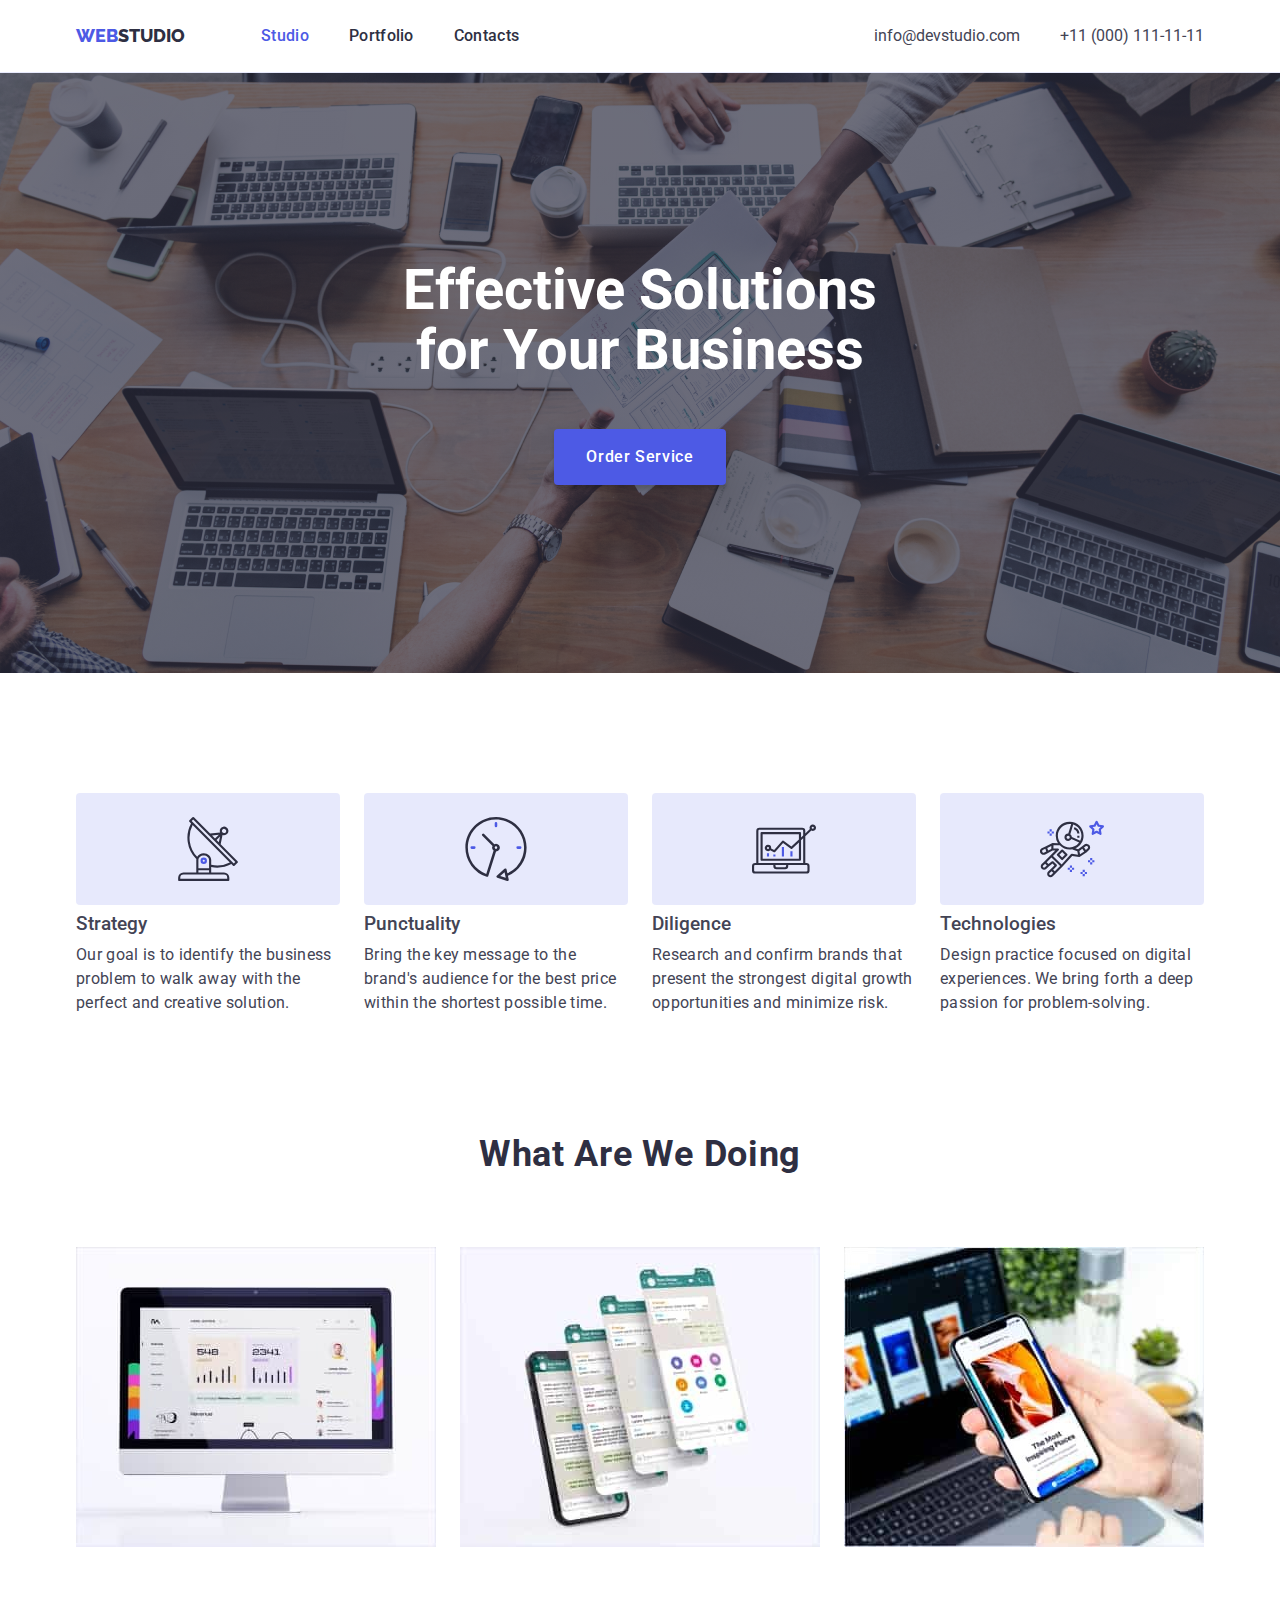
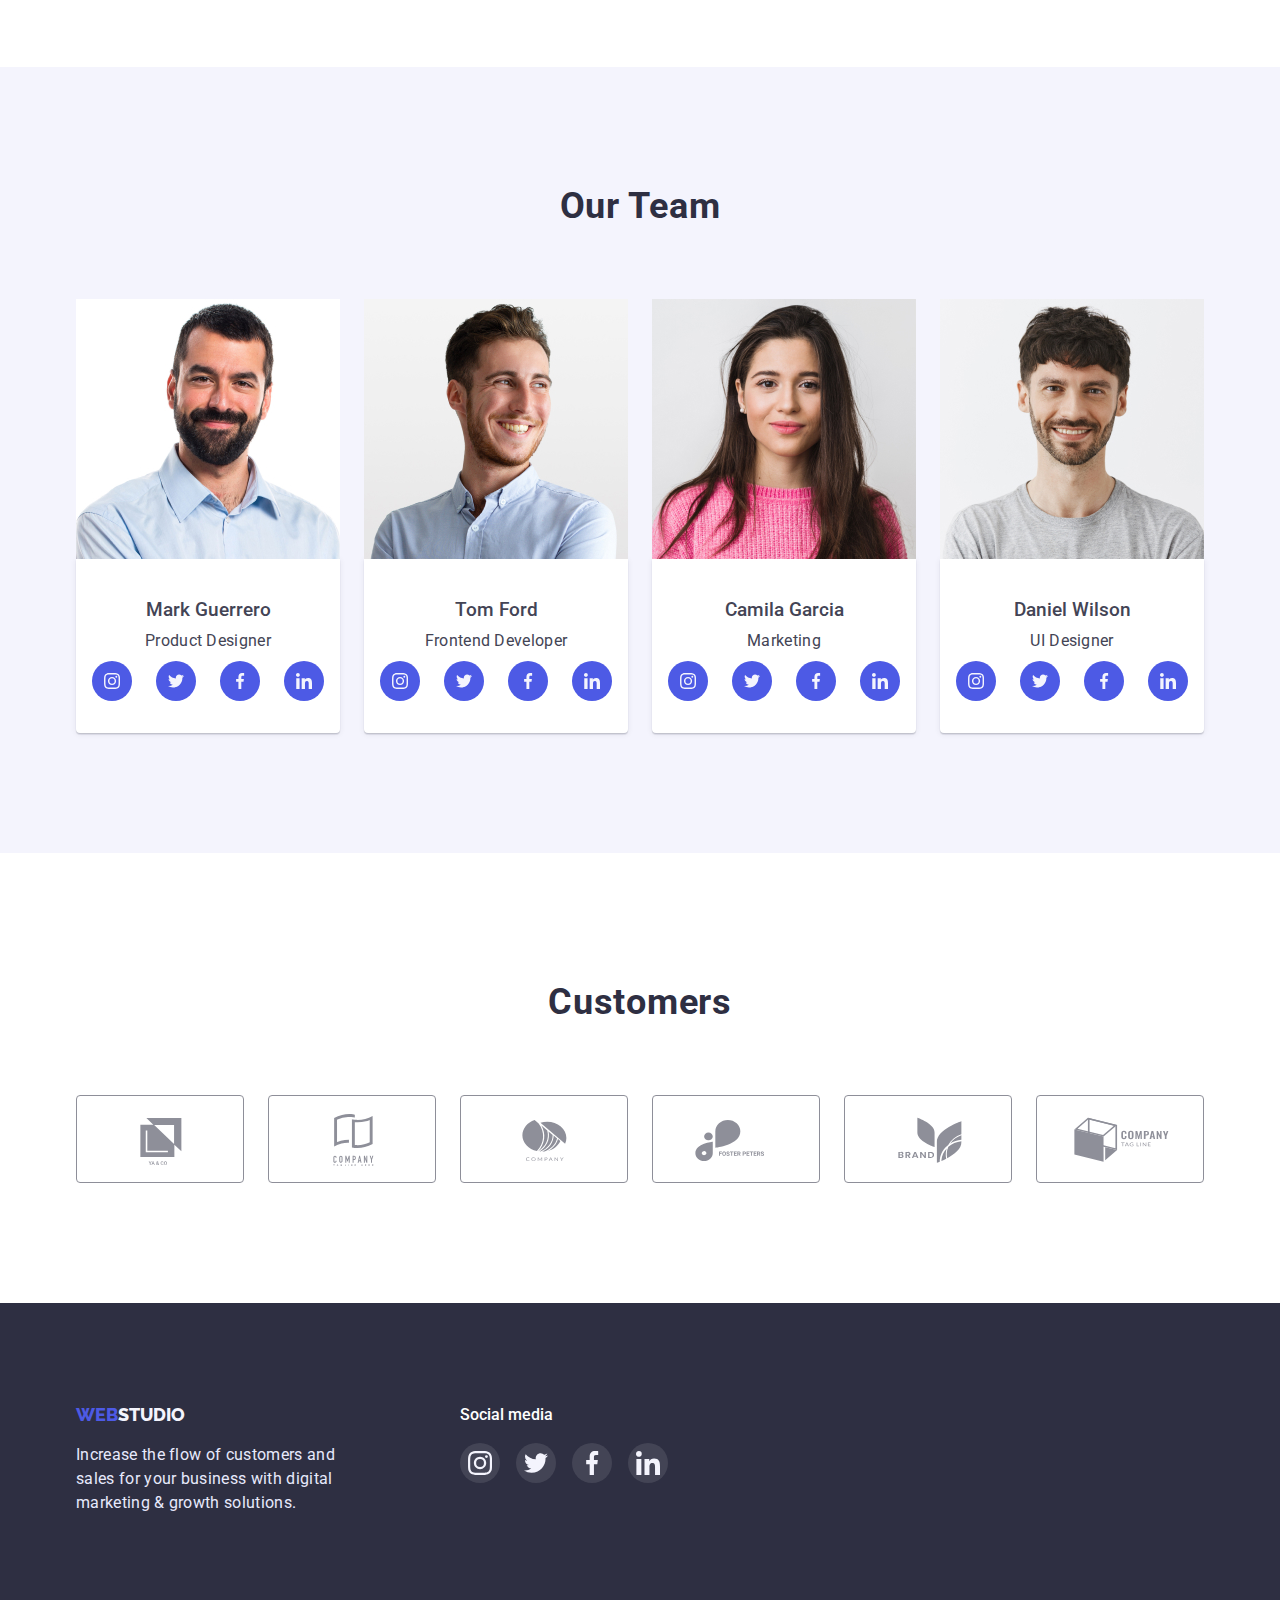
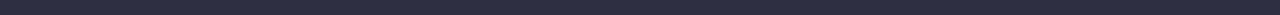
==== index.html @ c96ef267 "Add files via upload" ====
<!DOCTYPE html>
<html lang="en">
  <head>
    <meta charset="UTF-8" />
    <meta http-equiv="X-UA-Compatible" content="IE=edge" />
    <meta name="viewport" content="width=device-width, initial-scale=1.0" />
    <title>WebStudio</title>
    <link rel="preconnect" href="https://fonts.googleapis.com" />
    <link rel="preconnect" href="https://fonts.gstatic.com" crossorigin />
    <link
      href="https://fonts.googleapis.com/css2?family=Raleway:wght@800&family=Roboto:wght@400;500;700&display=swap"
      rel="stylesheet"
    />
    <link
    href="https://cdnjs.cloudflare.com/ajax/libs/modern-normalize/1.1.0/modern-normalize.min.css"
    rel="stylesheet"
    integrity=“sha512-wpPYUAdjBVSE4KJnH1VR1HeZfpl1ub8YT/NKx4PuQ5NmX2tKuGu6U/JRp5y+Y8XG2tV+wKQpNHVUX03MfMFn9Q==”
    crossorigin=“anonymous” referrerpolicy=“no-referrer” />
    <link rel="stylesheet" href="./CSS/styles.css" />
  </head>
  <body>
    <header class="header">
      <div class="container header-line">
        <nav class="header-line">
          <!-- ===============================Navigation title -->
          <a class="logo-up logo" href="./index.html"
            ><span class="web">Web</span>Studio</a
          >
          <ul class="list li-one">
            <li><a class="link current" href="./index.html">Studio</a></li>
            <li><a class="link" href="./portfolio.html">Portfolio</a></li>
            <li><a class="link" href="">Contacts</a></li>
          </ul>
        </nav>
        <!-- ===================================contacts -->
        <address class="adress">
          <ul class="list contacts">
            <li>
              <a class="contact-link" href="mailto:info@devstudio.com"
                >info@devstudio.com</a
              >
            </li>
            <li>
              <a class="contact-link" href="tel:+110001111111"
                >+11 (000) 111-11-11</a
              >
            </li>
          </ul>
        </address>
      </div>
    </header>
    <main>
      <!-- Section 1 -->
      <section class="section-one">
        <div class="container sect-one-container">
          <h1 class="one-title">Effective Solutions for Your Business</h1>

          <button class="button-one btn-title" type="button">
            Order Service
          </button>
        </div>
      </section>

      <!-- Section 2 -->
      <section class="section-two">
        <div class="container">
          <h2 class="hidden">Strategy</h2>
          <ul class="list sect-two-container">
            <li>
              <div class="section-two-item">
                <svg class="section-two-icon" width="64" height="64">
                  <use href="./images/symbol-section2.svg#icon-antenna"></use>
                </svg>
              </div>
              <h3 class="title-h">Strategy</h3>
              <p class="text sect-two-text">
                Our goal is to identify the business problem to walk away with
                the perfect and creative solution.
              </p>
            </li>
            <li>
              <div class="section-two-item">
                <svg class="section-two-icon" width="64" height="64">
                  <use href="./images/symbol-section2.svg#icon-clock"></use>
                </svg>
              </div>
              <h3 class="title-h">Punctuality</h3>
              <p class="text sect-two-text">
                Bring the key message to the brand's audience for the best price
                within the shortest possible time.
              </p>
            </li>
            <li>
              <div class="section-two-item">
                <svg class="section-two-icon" width="64" height="64">
                  <use href="./images/symbol-section2.svg#icon-diagram"></use>
                </svg>
              </div>
              <h3 class="title-h">Diligence</h3>
              <p class="text sect-two-text">
                Research and confirm brands that present the strongest digital
                growth opportunities and minimize risk.
              </p>
            </li>
            <li>
              <div class="section-two-item">
                <svg class="section-two-icon" width="64" height="64">
                  <use href="./images/symbol-section2.svg#icon-astronaut"></use>
                </svg>
              </div>
              <h3 class="title-h">Technologies</h3>
              <p class="text sect-two-text">
                Design practice focused on digital experiences. We bring forth a
                deep passion for problem-solving.
              </p>
            </li>
          </ul>
        </div>
      </section>
      <!-- Section 3 -->
      <section class="section-three">
        <div class="container">
          <h2 class="three-title">What are we doing</h2>
          <ul class="list">
            <li class="section-three-item">
              <img
                src="./images/imgone.jpg"
                alt="monitor"
                width="360"
                height="300"
              />
            </li>
            <li class="section-three-item">
              <img
                src="./images/imgtwo.jpg"
                alt="tabs"
                width="360"
                height="300"
              />
            </li>
            <li class="section-three-item">
              <img
                src="./images/imgthree.jpg"
                alt="phone"
                width="360"
                height="300"
              />
            </li>
          </ul>
        </div>
      </section>
      <!-- Section 4 -->
      <section class="section-four">
        <div class="container">
          <h2 class="four-title">Our Team</h2>
          <ul class="list img-foot">
            <li class="section-four-item">
              <img
                class="img-index-foot"
                src="./images/teamimgone.jpg"
                alt="Mark Guerrero Product designer"
                width="264"
                height="260"
              />
              <div class="cards">
                <h3 class="title-h">Mark Guerrero</h3>
                <p class="text text-section-four">Product Designer</p>
                <ul class="cards-index-soc-list">
                  <li class="cards-soc-item">
                    <a href="" class="cards-soc-link">
                      <svg class="cards-soc-icon" width="16" height="16">
                        <use href="./images/icons.svg#icon-instagram"></use>
                      </svg>
                    </a>
                  </li>
                  <li class="cards-soc-item">
                    <a href="" class="cards-soc-link">
                      <svg class="cards-soc-icon" width="16" height="16">
                        <use href="./images/icons.svg#icon-twitter"></use>
                      </svg>
                    </a>
                  </li>
                  <li class="cards-soc-item">
                    <a href="" class="cards-soc-link">
                      <svg class="cards-soc-icon" width="16" height="16">
                        <use href="./images/icons.svg#icon-facebook"></use>
                      </svg>
                    </a>
                  </li>
                  <li class="cards-soc-item">
                    <a href="" class="cards-soc-link">
                      <svg class="cards-soc-icon" width="16" height="16">
                        <use href="./images/icons.svg#icon-linkedin"></use>
                      </svg>
                    </a>
                  </li>
                </ul>
              </div>
            </li>
            <li class="section-four-item">
              <img
                class="img-index-foot"
                src="./images/teamimgtwo.jpg"
                alt="Tom Ford Frontend Developer"
                width="264"
                height="260"
              />
              <div class="cards">
                <h3 class="title-h">Tom Ford</h3>
                <p class="text text-section-four">Frontend Developer</p>
                <ul class="cards-index-soc-list">
                  <li class="cards-soc-item">
                    <a href="" class="cards-soc-link">
                      <svg class="cards-soc-icon" width="16" height="16">
                        <use href="./images/icons.svg#icon-instagram"></use>
                      </svg>
                    </a>
                  </li>
                  <li class="cards-soc-item">
                    <a href="" class="cards-soc-link">
                      <svg class="cards-soc-icon" width="16" height="16">
                        <use href="./images/icons.svg#icon-twitter"></use>
                      </svg>
                    </a>
                  </li>
                  <li class="cards-soc-item">
                    <a href="" class="cards-soc-link">
                      <svg class="cards-soc-icon" width="16" height="16">
                        <use href="./images/icons.svg#icon-facebook"></use>
                      </svg>
                    </a>
                  </li>
                  <li class="cards-soc-item">
                    <a href="" class="cards-soc-link">
                      <svg class="cards-soc-icon" width="16" height="16">
                        <use href="./images/icons.svg#icon-linkedin"></use>
                      </svg>
                    </a>
                  </li>
                </ul>
              </div>
            </li>
            <li class="section-four-item">
              <img
                class="img-index-foot"
                src="./images/teamimgthree.jpg"
                alt="Camila Garcia Marketing "
                width="264"
                height="260"
              />
              <div class="cards">
                <h3 class="title-h">Camila Garcia</h3>
                <p class="text text-section-four">Marketing</p>
                <ul class="cards-index-soc-list">
                  <li class="cards-soc-item">
                    <a href="" class="cards-soc-link">
                      <svg class="cards-soc-icon" width="16" height="16">
                        <use href="./images/icons.svg#icon-instagram"></use>
                      </svg>
                    </a>
                  </li>
                  <li class="cards-soc-item">
                    <a href="" class="cards-soc-link">
                      <svg class="cards-soc-icon" width="16" height="16">
                        <use href="./images/icons.svg#icon-twitter"></use>
                      </svg>
                    </a>
                  </li>
                  <li class="cards-soc-item">
                    <a href="" class="cards-soc-link">
                      <svg class="cards-soc-icon" width="16" height="16">
                        <use href="./images/icons.svg#icon-facebook"></use>
                      </svg>
                    </a>
                  </li>
                  <li class="cards-soc-item">
                    <a href="" class="cards-soc-link">
                      <svg class="cards-soc-icon" width="16" height="16">
                        <use href="./images/icons.svg#icon-linkedin"></use>
                      </svg>
                    </a>
                  </li>
                </ul>
              </div>
            </li>
            <li class="section-four-item">
              <img
                class="img-index-foot"
                src="./images/teamimgfour.jpg"
                alt="Daniel Wilson UI Design"
                width="264"
                height="260"
              />
              <div class="cards">
                <h3 class="title-h">Daniel Wilson</h3>
                <p class="text text-section-four">UI Designer</p>
                <ul class="cards-index-soc-list">
                  <li class="cards-soc-item">
                    <a href="" class="cards-soc-link">
                      <svg class="cards-soc-icon" width="16" height="16">
                        <use href="./images/icons.svg#icon-instagram"></use>
                      </svg>
                    </a>
                  </li>
                  <li class="cards-soc-item">
                    <a href="" class="cards-soc-link">
                      <svg class="cards-soc-icon" width="16" height="16">
                        <use href="./images/icons.svg#icon-twitter"></use>
                      </svg>
                    </a>
                  </li>
                  <li class="cards-soc-item">
                    <a href="" class="cards-soc-link">
                      <svg class="cards-soc-icon" width="16" height="16">
                        <use href="./images/icons.svg#icon-facebook"></use>
                      </svg>
                    </a>
                  </li>
                  <li class="cards-soc-item">
                    <a href="" class="cards-soc-link">
                      <svg class="cards-soc-icon" width="16" height="16">
                        <use href="./images/icons.svg#icon-linkedin"></use>
                      </svg>
                    </a>
                  </li>
                </ul>
              </div>
            </li>
          </ul>
        </div>
      </section>
      <!-- Section 5 -->
      <section class="section-five">
        <div class="container">
          <h2 class="five-title">Customers</h2>
          <ul class="section-five-list list">
            <li class="section-five-item">
              <a href="" class="five-link link">
                <svg class="five-icon" width="104" height="56">
                  <use href="./images/costumers.svg#icon-Logo-1"></use>
                </svg>
              </a>
            </li>
            <li class="section-five-item">
              <a href="" class="five-link link">
                <svg class="five-icon" width="104" height="56">
                  <use href="./images/costumers.svg#icon-Logo-2"></use>
                </svg>
              </a>
            </li>
            <li class="section-five-item">
              <a href="" class="five-link link">
                <svg class="five-icon" width="104" height="56">
                  <use href="./images/costumers.svg#icon-Logo-3"></use>
                </svg>
              </a>
            </li>
            <li class="section-five-item">
              <a href="" class="five-link link">
                <svg class="five-icon" width="104" height="56">
                  <use href="./images/costumers.svg#icon-Logo-4"></use>
                </svg>
              </a>
            </li>
            <li class="section-five-item">
              <a href="" class="five-link link">
                <svg class="five-icon" width="104" height="56">
                  <use href="./images/costumers.svg#icon-Logo-5"></use>
                </svg>
              </a>
            </li>
            <li class="section-five-item">
              <a href="" class="five-link link">
                <svg class="five-icon" width="104" height="56">
                  <use href="./images/costumers.svg#icon-Logo-6"></use>
                </svg>
              </a>
            </li>
          </ul>
        </div>
      </section>
    </main>
    <!-- Footer -->
    <footer class="footer">
      <div class="container foot-cont">
        <!-- class=footer-all-div -->
        <div>
          <!-- class="container footer-container" -->
          <a class="logo-down logo" href="./index.html"
            ><span class="web">Web</span>Studio</a
          >
          <p class="footer-text">
            Increase the flow of customers and sales for your business with
            digital marketing & growth solutions.
          </p>
        </div>
        <div class="footer-media">
          <p class="footer-text-soc">Social media</p>
          <ul class="footer-index-soc-list">
            <li class="footer-soc-item">
              <a href="" class="footer-soc-link">
                <svg class="footer-soc-icon" width="24" height="24">
                  <use href="./images/icons.svg#icon-instagram"></use>
                </svg>
              </a>
            </li>
            <li class="footer-soc-item">
              <a href="" class="footer-soc-link">
                <svg class="footer-soc-icon" width="24" height="24">
                  <use href="./images/icons.svg#icon-twitter"></use>
                </svg>
              </a>
            </li>
            <li class="footer-soc-item">
              <a href="" class="footer-soc-link">
                <svg class="footer-soc-icon" width="24" height="24">
                  <use href="./images/icons.svg#icon-facebook"></use>
                </svg>
              </a>
            </li>
            <li class="footer-soc-item">
              <a href="" class="footer-soc-link">
                <svg class="footer-soc-icon" width="24" height="24">
                  <use href="./images/icons.svg#icon-linkedin"></use>
                </svg>
              </a>
            </li>
          </ul>
        </div>
      </div>
    </footer>
  </body>
</html>
---- CSS/styles.css ----
/* Основні кольори */
:root {
  --h-title: #2e2f42;
  --text: #434455;
  --web-and-btn: #4d5ae5;
  --white: #ffffff;
  --milk-white: #f4f4fd;
  --cinderella: #e7e9fc;
  --ocean: #404bbf;
  --cloud: #e7e9fc;
  --grey: #2e2f42;
  --green: #31d0aa;
  --light-grey: #8e8f99;
}

/* Шрифт s logo*/
.logo {
  font-family: "Raleway", sans-serif;
  text-decoration: none;
  text-transform: uppercase;
}
body {
  font-family: "Roboto", sans-serif;
  color: var(--text);
  background-color: var(--white);
  font-size: 16px;
}
.logo-up {
  font-weight: 800;
  font-size: 18px;
  line-height: 1.33;
  color: var(--h-title);
  padding-top: 24px;
  padding-bottom: 24px;
}
.logo-down {
  font-weight: 800;
  font-size: 18px;
  line-height: 1.33;
  color: var(--milk-white);
}
.web {
  color: var(--web-and-btn);
}
.header {
  border-bottom-width: 1px;
  border-bottom-style: solid;
  border-bottom-color: var(--cinderella);
}
.header-line {
  display: flex;
  align-items: center;
  min-height: 72px;
  justify-content: space-between;
}
.list {
  list-style: none;
  text-decoration: none;
  display: flex;
  gap: 24px;
}

p,
h1,
h2,
h3,
h4,
h5,
h6 {
  margin: 0;
}
ul {
  margin: 0;
  padding-left: 0;
}
/* ============header */
.container {
  width: 1158px;
  padding-left: 15px;
  padding-right: 15px;
  margin: 0 auto;
}
.link {
  font-weight: 500;
  font-size: 16px;
  line-height: 1.5;
  letter-spacing: 0.02em;
  color: var(--h-title);
}
.link:hover {
  color: var(--web-and-btn);
}
.link:focus {
  color: var(--web-and-btn);
}
.link.current {
  color: var(--web-and-btn);
}
.link.current:hover {
  color: var(--web-and-btn);
}
.link.current:focus {
  color: var(--web-and-btn);
}
.li-one {
  margin-left: 76px;
  gap: 40px;
  padding-top: 24px;
  padding-bottom: 24px;
}

/* contacts */
.contacts {
  gap: 40px;
  font-style: normal;
  font-style: 16px;
  line-height: 1.5;
  display: flex;
}
.contact-link {
  color: var(--text);
  font-size: 16px;
  line-height: 1.5;
  align-items: center;
}
.contact-link:hover {
  color: var(--web-and-btn);
}
.contact-link:focus {
  color: var(--web-and-btn);
}
.link,
.contact-link {
  text-decoration: none;
}
.adress {
  font-style: normal;
  margin-left: auto;
}
/* ========================section-one */
.section-one {
  margin: 0 auto;
  min-height: 600px;
  max-width: 1440px;
  background-color: var(--h-title);
  padding-bottom: 188px;
  padding-top: 188px;
  background-image: linear-gradient(
      rgba(46, 47, 66, 0.7),
      rgba(46, 47, 66, 0.7)
    ),
    url(../images/people-office\ 1.jpg);
  background-repeat: no-repeat;
  background-position: center;
  background-size: cover;
}
.one-title {
  font-weight: 700;
  font-size: 56px;
  line-height: 1.07;
  color: var(--white);
  width: 494px;
  text-align: center;
}
.sect-one-container {
  display: flex;
  flex-wrap: wrap;
  flex-direction: column;
  row-gap: 48px;
  align-items: center;
  column-gap: 48px;
}
.button-one {
  cursor: pointer;
  font-weight: 500;
  font-size: 16px;
  line-height: 1.5;
  font-family: inherit;
  letter-spacing: 0.04em;
  color: var(--white);
  background-color: var(--web-and-btn);
  border-radius: 4px;
  box-shadow: 0px 4px 4px rgba(0, 0, 0, 0.15);
  padding: 16px 32px;
  text-align: center;
  border: none;
  min-width: 169px;
  min-height: 56px;
}

.button-one:hover {
  background-color: var(--ocean);
  color: var(--white);
}

.button-one:focus {
  background-color: var(--ocean);
  color: var(--white);
}
/* ============================================section-two */
.section-two {
  padding-top: 120px;
  padding-bottom: 120px;
}
.sect-two-container {
  display: flex;
  justify-content: space-between;
}
.hidden {
  position: absolute;
  width: 1px;
  height: 1px;
  margin: -1px;
  border: 0;
  padding: 0;

  white-space: nowrap;
  clip-path: inset(100%);
  clip: rect(0 0 0 0);
  overflow: hidden;
}
.section-two-item {
  background-image: linear-gradient(var(--cloud), var(--cloud));
  width: 264px;
  height: 112px;
  background-position: center;
  display: flex;
  justify-content: center;
  align-content: center;
  flex-wrap: wrap;
  border-radius: 4px;
}
.section-two-icon {
  display: flex;
  justify-content: center;
  align-content: center;
}
.title {
  font-weight: 500;
  font-size: 20px;
  line-height: 1.2;
  color: var(--h-title);
}
.title-h {
  margin-bottom: 8px;
  margin-top: 8px;
  line-height: 1.2;
  font-style: 20px;
  font-weight: 500;
}
.h {
  margin-bottom: 8px;
}
.sect-two-text {
  width: 264px;
}
.text {
  font-size: 16px;
  line-height: 1.5;
  letter-spacing: 0.02em;
  color: var(--text);
  /* margin-bottom: 32px; */
}

/* =============================================section-three */
img {
  display: block;
}
.section-three {
  padding-bottom: 120px;
}
.section-three-item {
  width: calc((100% - 48px) / 3);
}
.three-title,
.four-title,
.five-title {
  font-weight: 700;
  font-size: 36px;
  line-height: 1.1;
  text-align: center;
  letter-spacing: 0.02em;
  text-transform: capitalize;
  color: var(--h-title);
  margin-bottom: 72px;
}
/* =============================================section-four */
.section-four {
  background: var(--milk-white);
  padding-top: 120px;
  padding-bottom: 120px;
}
.img-index-foot {
}
.img-foot {
  display: flex;
  gap: 24px;
}
.section-four-item {
  width: calc((100% - 72px) / 4);
}
.cards {
  text-align: center;
  padding: 32px 16px;
  background-color: var(--white);
  box-shadow: 0px 1px 6px rgba(46, 47, 66, 0.08),
    0px 1px 1px rgba(46, 47, 66, 0.16), 0px 2px 1px rgba(46, 47, 66, 0.08);
  border-radius: 0px 0px 4px 4px;
}
.text-section-four {
  margin-bottom: 8px;
}
/* -----------------------SOC-Icon */
.cards-index-soc-list {
  display: flex;
  justify-content: center;
  gap: 24px;
}
.cards-soc-item {
  width: 40px;
  height: 40px;
  list-style: none;
  text-decoration: none;
}
.cards-soc-link {
  width: 100%;
  height: 100%;
  border-radius: 50%;
  display: flex;
  justify-content: center;
  align-items: center;
  background-color: var(--web-and-btn);
}
.cards-soc-icon {
  fill: var(--milk-white);
}
.cards-soc-link:is(:hover, :focus) {
  background-color: var(--ocean);
}
.five-costumers-link {
}
/* =========================================section five======== */
.five-title {
}
.section-five {
  padding-top: 130px;
  padding-bottom: 120px;
}
.section-five-list {
  display: flex;
  gap: 24px;
}
.section-five-item {
  width: calc((100% - 1px) / 6);
  height: 88px;
}
.five-link {
  width: 100%;
  height: 100%;
  border: 1px solid var(--light-grey);
  border-radius: 4px;
  display: flex;
  justify-content: center;
  align-items: center;
  color: var(--light-grey);
}
.five-link:is(:hover, :focus) {
  border-color: var(--ocean);
  color: var(--ocean);
}
.five-icon {
  fill: currentColor;
}
/* .five-link:is(:hover, :focus) {
  border-color: var(--ocean);
}
.five-link:is(:hover, :focus) .five-icon {
  fill: var(--ocean);
} */

/* ============================================Footer */
.footer-all-div {
  display: flex;
}
.footer {
  background-color: var(--h-title);
  padding-top: 100px;
  padding-bottom: 100px;
}
.foot-cont {
  display: flex;
}
.footer-text {
  color: var(--cinderella);
  width: 264px;
  letter-spacing: 0.02em;
  line-height: 24px;
  margin-top: 16px;
  font-size: 16px;
}
.footer-container {
  width: 294px;
}
.footer-index-soc-list {
  margin-top: 16px;
  display: flex;
  justify-content: center;
  gap: 16px;
}
.footer-soc-item {
  width: 40px;
  height: 40px;
  list-style: none;
  text-decoration: none;
}
.footer-soc-link {
  width: 100%;
  height: 100%;
  border-radius: 50%;
  display: flex;
  justify-content: center;
  align-items: center;
  background-color: rgba(255, 255, 255, 0.1);
}
.footer-soc-link:is(:hover, :focus) {
  background-color: var(--green);
}
.footer-soc-icon {
  fill: var(--white);
}
.footer-text-soc {
  color: var(--white);
  font-weight: 500;
  font-size: 16px;
  line-height: calc(24 / 16);
}
.footer-media {
  margin-left: 120px;
  width: 208px;
}

/* ==========================Portfolio======================= */

.section-buttons-foto {
  padding-bottom: 120px;
  padding-top: 96px;
}
.list-btn {
  display: flex;
  text-decoration: none;
  list-style-type: none;
  justify-content: center;
  gap: 24px;
  align-items: center;
  margin-bottom: 72px;
}
.button.current {
  color: var(--web-and-btn);
  font-family: inherit;
  font-weight: 500;
  font-size: 16px;
  line-height: 1.5;
  letter-spacing: 0.04em;
}
.button.current:hover {
  background-color: var(--ocean);
  color: var(--white);
  box-shadow: 0px 3px 1px rgba(0, 0, 0, 0.1), 0px 2px 1px rgba(0, 0, 0, 0.08),
    0px 2px 2px rgba(0, 0, 0, 0.12);
}

.button.current:focus {
  background-color: var(--ocean);
  color: var(--white);
  box-shadow: 0px 3px 1px rgba(0, 0, 0, 0.1), 0px 2px 1px rgba(0, 0, 0, 0.08),
    0px 2px 2px rgba(0, 0, 0, 0.12);
}
.button {
  background-color: var(--milk-white);
  color: var(--web-and-btn);
  border: 1px solid var(--cloud);
  border-radius: 4px;
  font-family: inherit;
  cursor: pointer;
  font-weight: 500;
  font-size: 16px;
  line-height: 1.5;
  padding: 12px 24px;
}
.button:hover {
  background-color: var(--ocean);
  color: var(--white);
  box-shadow: 0px 3px 1px rgba(0, 0, 0, 0.1), 0px 2px 1px rgba(0, 0, 0, 0.08),
    0px 2px 2px rgba(0, 0, 0, 0.12);
}

.button:focus {
  background-color: var(--ocean);
  color: var(--white);
  box-shadow: 0px 3px 1px rgba(0, 0, 0, 0.1), 0px 2px 1px rgba(0, 0, 0, 0.08),
    0px 2px 2px rgba(0, 0, 0, 0.12);
}
.list {
  text-decoration: none;
  list-style-type: none;
}
.list-btn-li {
}
/* =================================img===================== */
.portfolio-img {
  text-decoration: none;
  list-style-type: none;
}
.portfolio-img:hover {
  display: block;
  box-shadow: 0px 1px 6px rgba(46, 47, 66, 0.08),
    0px 1px 1px rgba(46, 47, 66, 0.16), 0px 2px 1px rgba(46, 47, 66, 0.08);
}
.portfolio-img:focus {
  box-shadow: 0px 1px 6px rgba(46, 47, 66, 0.08),
    0px 1px 1px rgba(46, 47, 66, 0.16), 0px 2px 1px rgba(46, 47, 66, 0.08);
}
.img-portf {
}
.portfolio-list {
  flex-wrap: wrap;
  display: flex;
  row-gap: 48px;
  column-gap: 24px;
}
.products-item {
  width: calc((100% - 48px) / 3);
  box-shadow: 0px 1px 6px rgba(46, 47, 66, 0.08);
  position: relative;
}

.products-list {
  border: 1px;
  border-style: solid;
  border-top: none;
  border-color: var(--cinderella);
  padding: 0px 16px;
  padding-bottom: 32px;
  padding-top: 32px;
}
.text-product {
}
.h-product {
}
/* ===========overlay img portfolio============= */

.portfolio-img-text {
  color: var(--cloud);
  position: absolute;
  top: 0;
  font-weight: 400;
  line-height: 24px;
  background-color: var(--web-and-btn);
  padding: 40px 32px 164px;
}
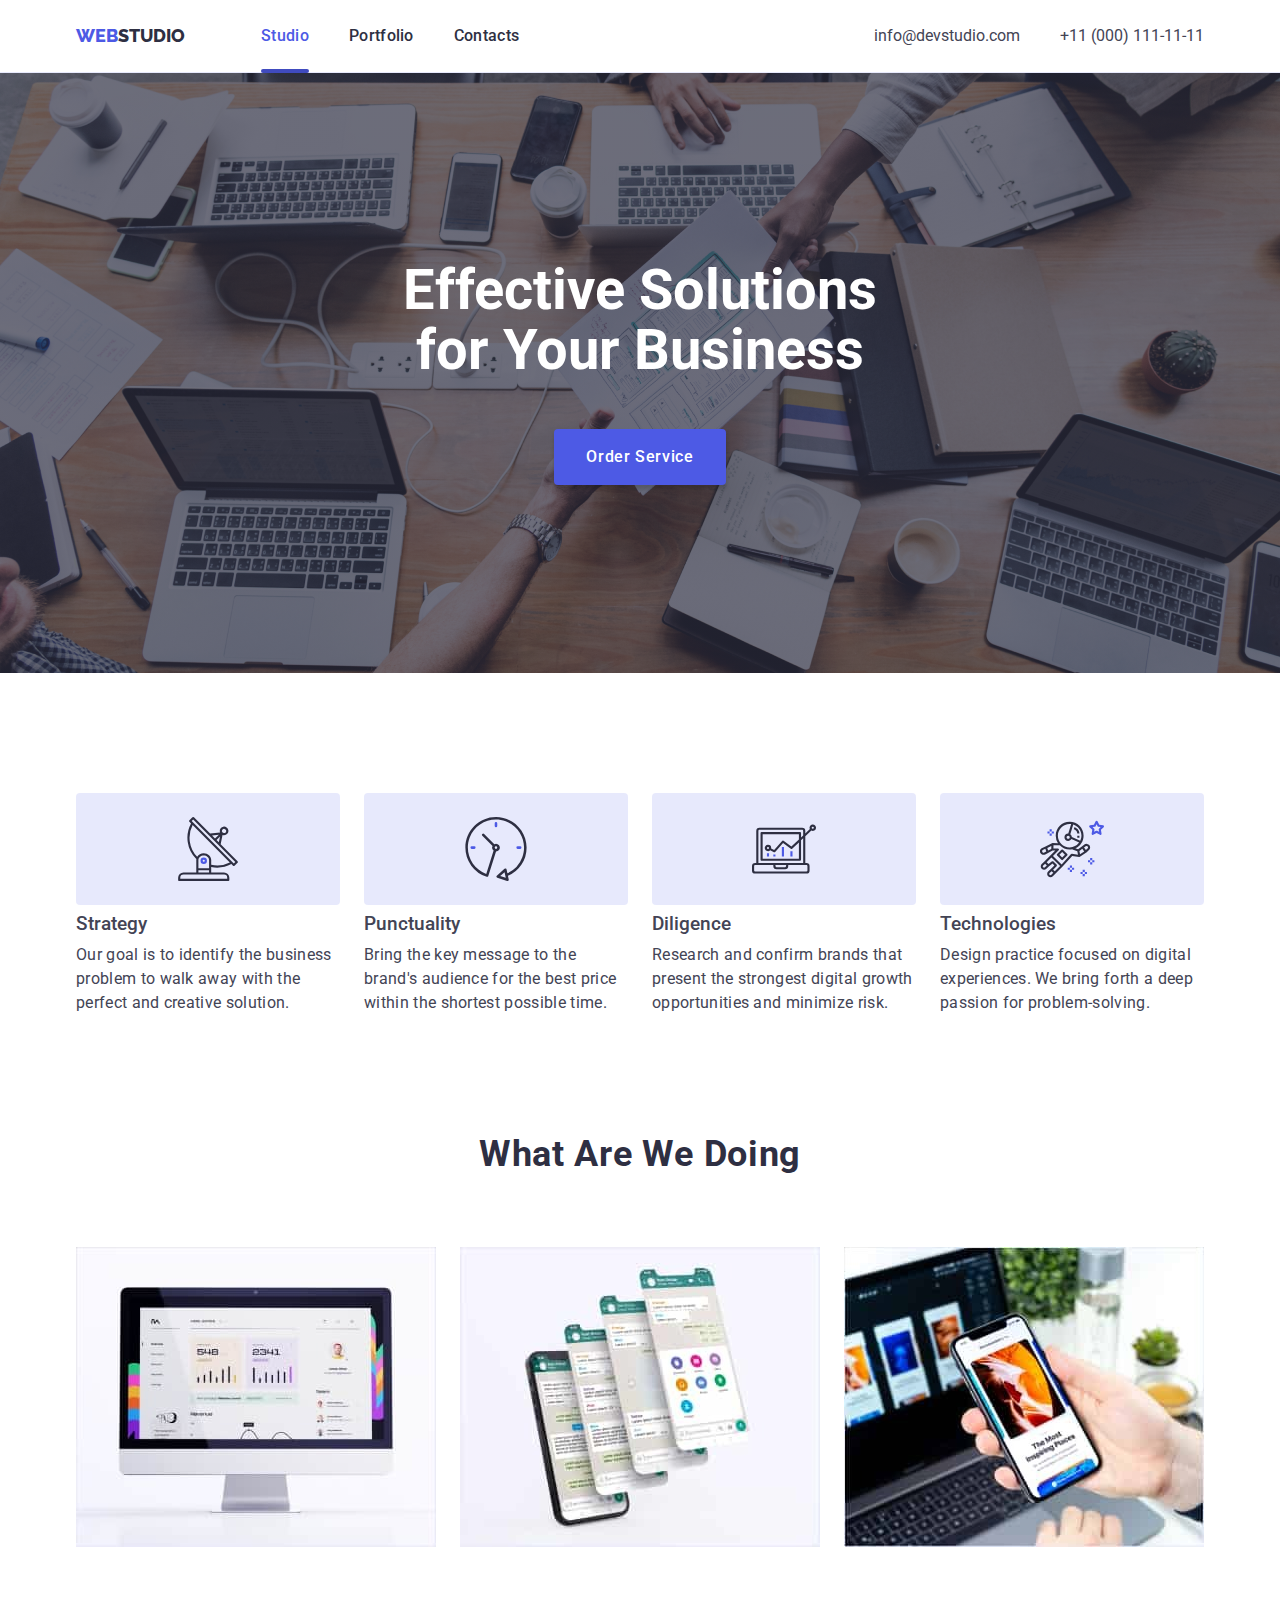
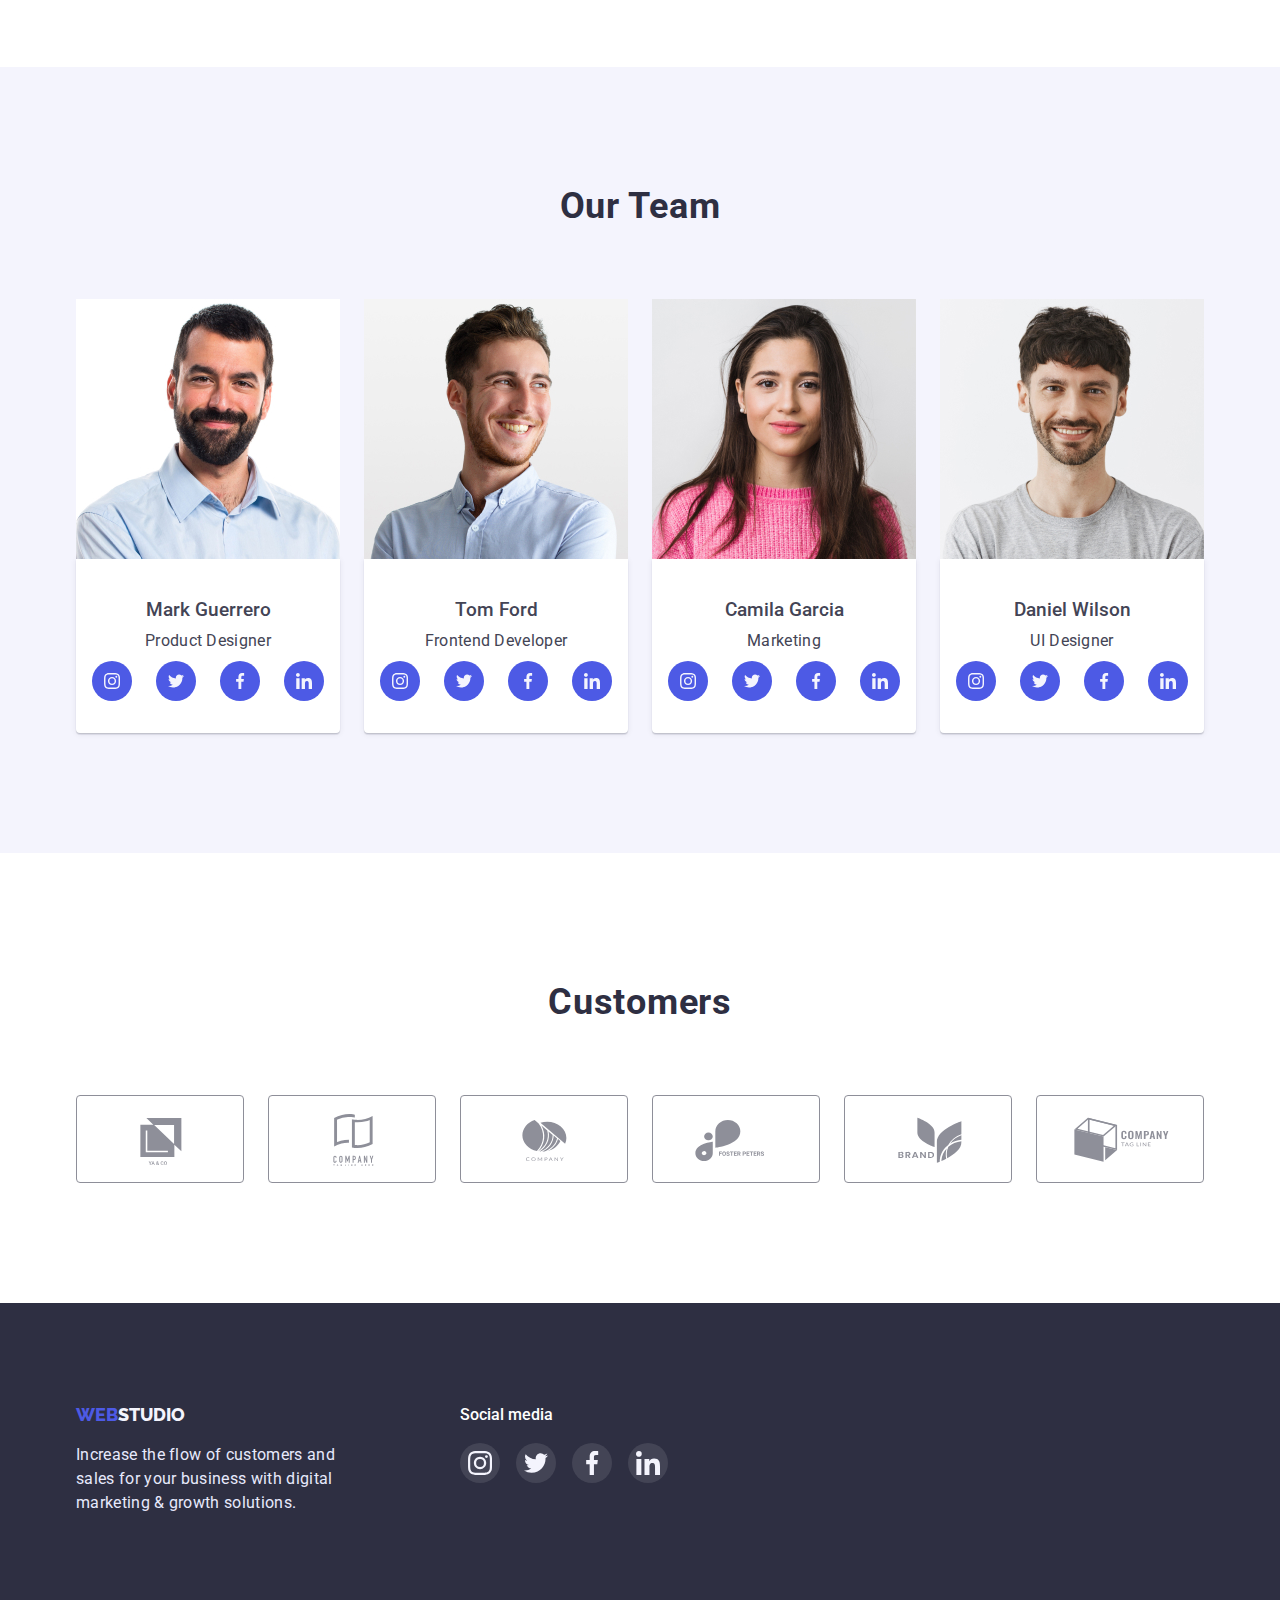
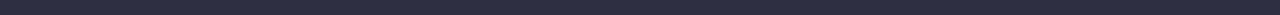
==== commit e87512c7: "Add files via upload" ====
--- a/index.html
+++ b/index.html
@@ -27,9 +27,17 @@
             ><span class="web">Web</span>Studio</a
           >
           <ul class="list li-one">
-            <li><a class="link current" href="./index.html">Studio</a></li>
-            <li><a class="link" href="./portfolio.html">Portfolio</a></li>
-            <li><a class="link" href="">Contacts</a></li>
+            <li>
+              <a class="link current link-line-anim" href="./index.html"
+                >Studio</a
+              >
+            </li>
+            <li>
+              <a class="link link-line-anim" href="./portfolio.html"
+                >Portfolio</a
+              >
+            </li>
+            <li><a class="link link-line-anim" href="">Contacts</a></li>
           </ul>
         </nav>
         <!-- ===================================contacts -->
@@ -55,7 +63,7 @@
         <div class="container sect-one-container">
           <h1 class="one-title">Effective Solutions for Your Business</h1>
 
-          <button class="button-one btn-title" type="button">
+          <button class="button-one btn-title" data-modal-open type="button">
             Order Service
           </button>
         </div>
@@ -429,5 +437,15 @@
         </div>
       </div>
     </footer>
+    <div class="backdrop is-hidden" data-modal>
+      <div class="modal">
+        <button type="button" data-modal-close class="modal-btn">
+          <svg class="modal-icon-close" width="24" height="24">
+            <use href="./images/close.svg#icon-close"></use>
+          </svg>
+        </button>
+      </div>
+    </div>
+    <script src="./js/modal.js"></script>
   </body>
 </html>
--- a/CSS/styles.css
+++ b/CSS/styles.css
@@ -11,6 +11,7 @@
   --grey: #2e2f42;
   --green: #31d0aa;
   --light-grey: #8e8f99;
+  --sim-white: #fcfcfc;
 }
 
 /* Шрифт s logo*/
@@ -107,6 +108,19 @@
   gap: 40px;
   padding-top: 24px;
   padding-bottom: 24px;
+}
+.link-line-anim {
+  position: relative;
+}
+.link-line-anim.current::after {
+  content: "";
+  display: block;
+  width: 100%;
+  height: 4px;
+  background-color: var(--ocean);
+  border-radius: 2px;
+  position: absolute;
+  margin-top: 21px;
 }
 
 /* contacts */
@@ -531,9 +545,13 @@
 .products-item {
   width: calc((100% - 48px) / 3);
   box-shadow: 0px 1px 6px rgba(46, 47, 66, 0.08);
-  position: relative;
-}
-
+}
+.products-item:hover .portfolio-img-text {
+  transform: translateY(0);
+}
+.products-item:focus .portfolio-img-text {
+  transform: translateY(0);
+}
 .products-list {
   border: 1px;
   border-style: solid;
@@ -547,7 +565,7 @@
 }
 .h-product {
 }
-/* ===========overlay img portfolio============= */
+/* ===========animation img portfolio============= */
 
 .portfolio-img-text {
   color: var(--cloud);
@@ -557,4 +575,61 @@
   line-height: 24px;
   background-color: var(--web-and-btn);
   padding: 40px 32px 164px;
-}
+  transform: translateY(100%);
+  transition: transform 250ms linear;
+  overflow: auto;
+  animation-timing-function: cubic-bezier(0.4, 0, 0.2, 1);
+}
+.portfolio-img-wrap {
+  position: relative;
+  overflow: hidden;
+}
+
+.backdrop {
+  position: fixed;
+  top: 0;
+  width: 100%;
+  height: 100%;
+  background-color: rgba(46, 47, 66, 0.4);
+  transition: opacity 250ms linear, visibility 250ms linear;
+}
+.modal {
+  position: absolute;
+  top: 88px;
+  left: 50%;
+  transform: translateX(-50%) scale(1);
+  width: 408px;
+  min-height: 576px;
+  background-color: var(--sim-white);
+  border-radius: 4px;
+  padding: 24px;
+  transition: transform 250ms linear;
+  animation-timing-function: cubic-bezier(0.4, 0, 0.2, 1);
+}
+.backdrop.is-hidden .modal {
+  transform: translateX(-50%) scale(0);
+  animation-timing-function: cubic-bezier(0.4, 0, 0.2, 1);
+}
+.modal-btn {
+  width: 24px;
+  height: 24px;
+  border: 1px solid rgba(0, 0, 0, 0.1);
+  background-color: var(--cinderella);
+  border-radius: 50%;
+  display: flex;
+  align-items: center;
+  justify-content: center;
+  margin-left: auto;
+  padding: 0;
+}
+.modal-btn:hover {
+  background-color: var(--ocean);
+}
+.modal-btn:focus {
+  background-color: var(--ocean);
+}
+.is-hidden {
+  opacity: 0;
+  visibility: hidden;
+  pointer-events: none;
+}
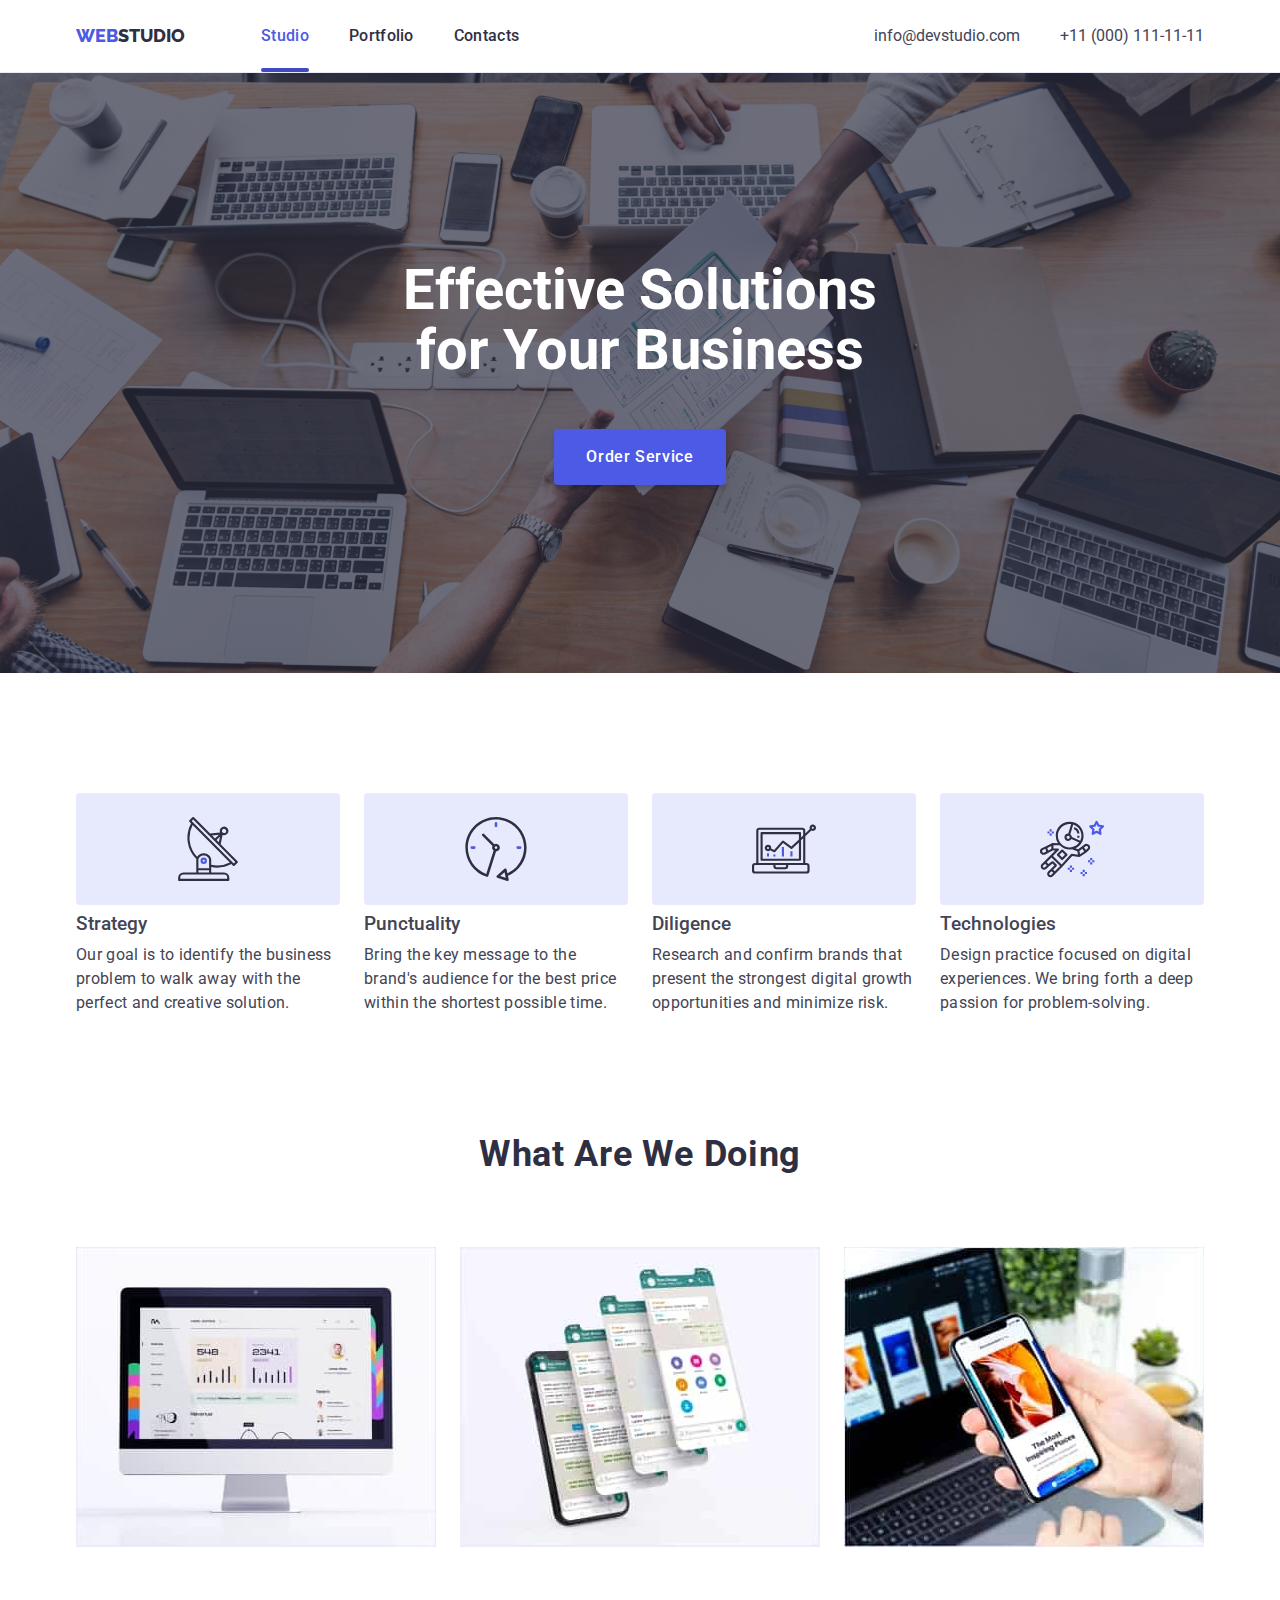
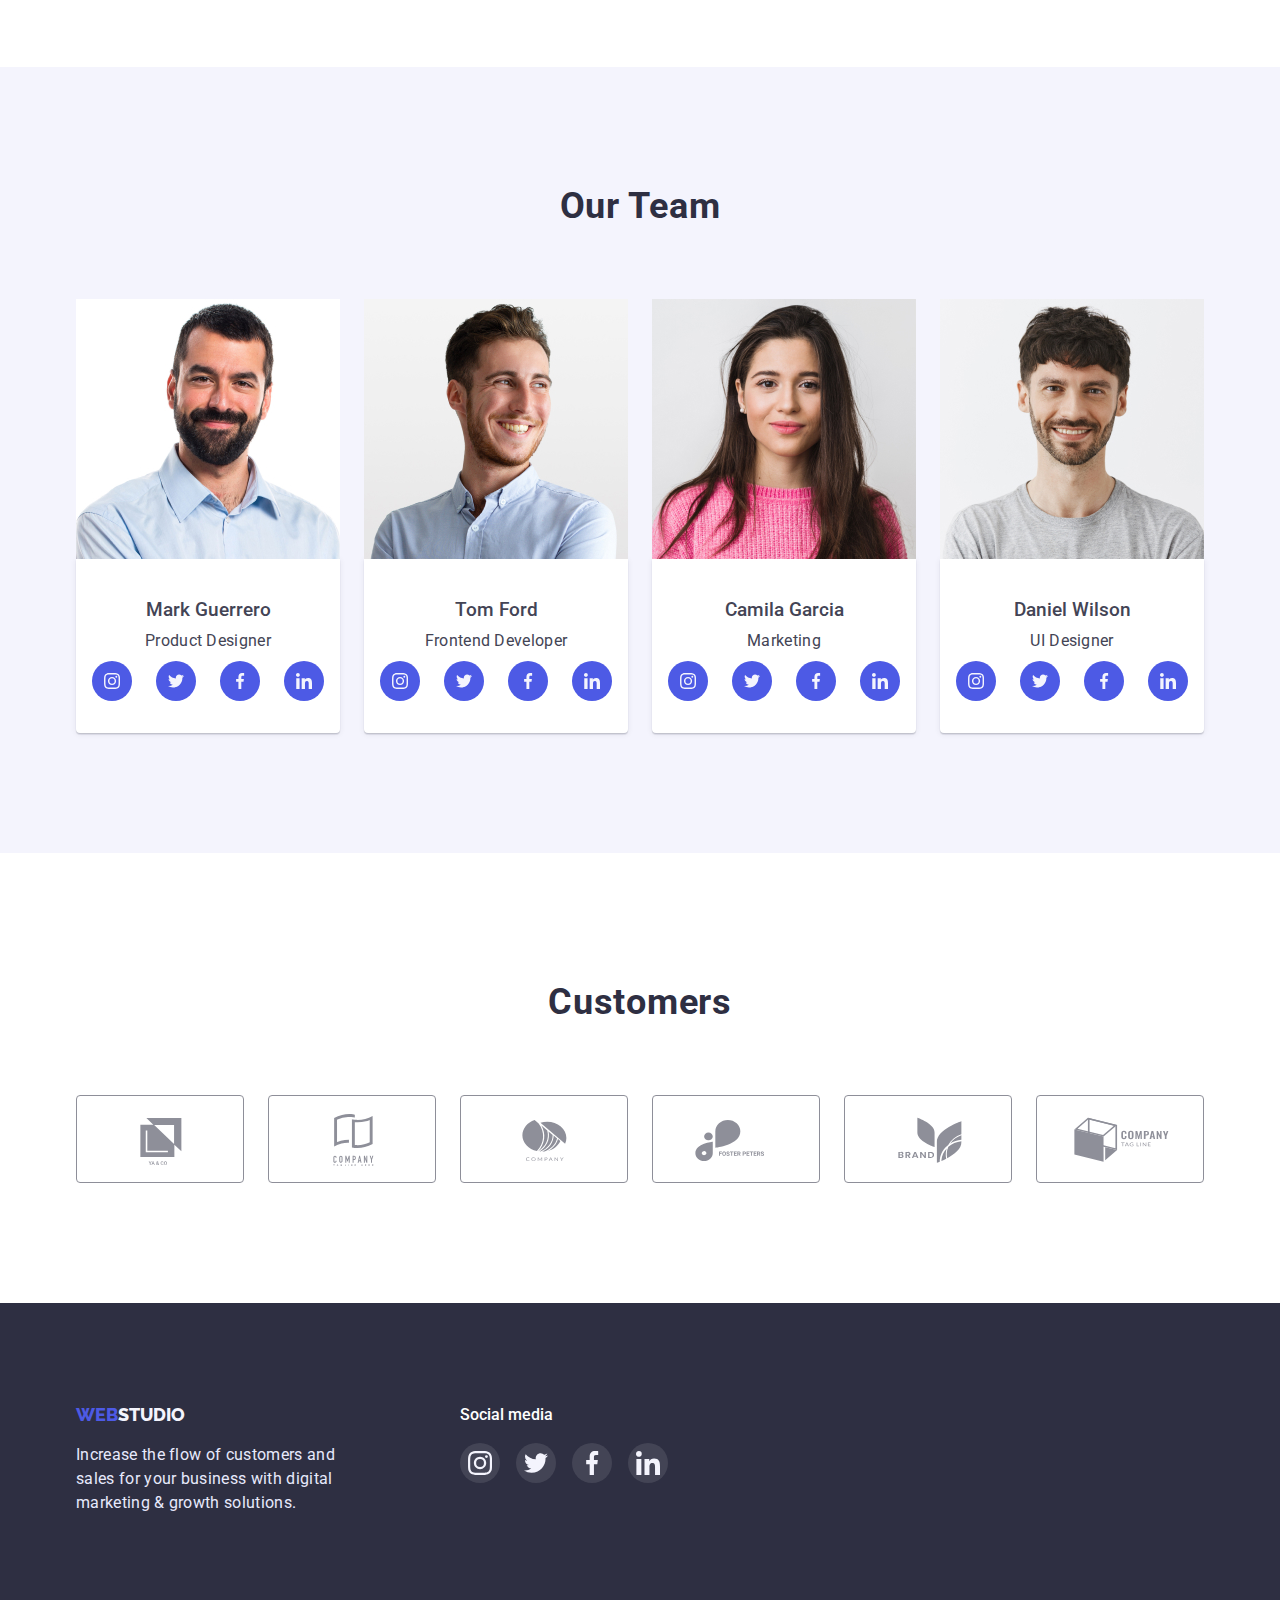
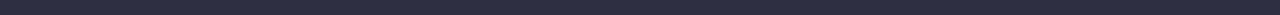
==== commit 629a30e0: "Add files via upload" ====
--- a/index.html
+++ b/index.html
@@ -440,7 +440,7 @@
     <div class="backdrop is-hidden" data-modal>
       <div class="modal">
         <button type="button" data-modal-close class="modal-btn">
-          <svg class="modal-icon-close" width="24" height="24">
+          <svg class="modal-icon-close" width="8" height="8">
             <use href="./images/close.svg#icon-close"></use>
           </svg>
         </button>
--- a/CSS/styles.css
+++ b/CSS/styles.css
@@ -90,27 +90,31 @@
 }
 .link:hover {
   color: var(--web-and-btn);
+  transition: transform 250ms cubic-bezier(0.4, 0, 0.2, 1);
 }
 .link:focus {
   color: var(--web-and-btn);
+  transition: transform 250ms cubic-bezier(0.4, 0, 0.2, 1);
 }
 .link.current {
   color: var(--web-and-btn);
 }
 .link.current:hover {
   color: var(--web-and-btn);
+  transition: transform 250ms cubic-bezier(0.4, 0, 0.2, 1);
 }
 .link.current:focus {
   color: var(--web-and-btn);
+  transition: transform 250ms cubic-bezier(0.4, 0, 0.2, 1);
 }
 .li-one {
   margin-left: 76px;
   gap: 40px;
+}
+.link-line-anim {
+  position: relative;
   padding-top: 24px;
   padding-bottom: 24px;
-}
-.link-line-anim {
-  position: relative;
 }
 .link-line-anim.current::after {
   content: "";
@@ -120,7 +124,7 @@
   background-color: var(--ocean);
   border-radius: 2px;
   position: absolute;
-  margin-top: 21px;
+  bottom: -3px;
 }
 
 /* contacts */
@@ -139,9 +143,11 @@
 }
 .contact-link:hover {
   color: var(--web-and-btn);
+  transition: transform 250ms cubic-bezier(0.4, 0, 0.2, 1);
 }
 .contact-link:focus {
   color: var(--web-and-btn);
+  transition: transform 250ms cubic-bezier(0.4, 0, 0.2, 1);
 }
 .link,
 .contact-link {
@@ -205,11 +211,13 @@
 .button-one:hover {
   background-color: var(--ocean);
   color: var(--white);
+  transition: transform 250ms cubic-bezier(0.4, 0, 0.2, 1);
 }
 
 .button-one:focus {
   background-color: var(--ocean);
   color: var(--white);
+  transition: transform 250ms cubic-bezier(0.4, 0, 0.2, 1);
 }
 /* ============================================section-two */
 .section-two {
@@ -350,6 +358,7 @@
 }
 .cards-soc-link:is(:hover, :focus) {
   background-color: var(--ocean);
+  transition: transform 250ms cubic-bezier(0.4, 0, 0.2, 1);
 }
 .five-costumers-link {
 }
@@ -381,16 +390,11 @@
 .five-link:is(:hover, :focus) {
   border-color: var(--ocean);
   color: var(--ocean);
+  transition: transform 250ms cubic-bezier(0.4, 0, 0.2, 1);
 }
 .five-icon {
   fill: currentColor;
 }
-/* .five-link:is(:hover, :focus) {
-  border-color: var(--ocean);
-}
-.five-link:is(:hover, :focus) .five-icon {
-  fill: var(--ocean);
-} */
 
 /* ============================================Footer */
 .footer-all-div {
@@ -438,6 +442,7 @@
 }
 .footer-soc-link:is(:hover, :focus) {
   background-color: var(--green);
+  transition: transform 250ms cubic-bezier(0.4, 0, 0.2, 1);
 }
 .footer-soc-icon {
   fill: var(--white);
@@ -481,6 +486,8 @@
   color: var(--white);
   box-shadow: 0px 3px 1px rgba(0, 0, 0, 0.1), 0px 2px 1px rgba(0, 0, 0, 0.08),
     0px 2px 2px rgba(0, 0, 0, 0.12);
+  border-color: transparent;
+  transition: transform 250ms cubic-bezier(0.4, 0, 0.2, 1);
 }
 
 .button.current:focus {
@@ -488,6 +495,7 @@
   color: var(--white);
   box-shadow: 0px 3px 1px rgba(0, 0, 0, 0.1), 0px 2px 1px rgba(0, 0, 0, 0.08),
     0px 2px 2px rgba(0, 0, 0, 0.12);
+  transition: transform 250ms cubic-bezier(0.4, 0, 0.2, 1);
 }
 .button {
   background-color: var(--milk-white);
@@ -506,6 +514,8 @@
   color: var(--white);
   box-shadow: 0px 3px 1px rgba(0, 0, 0, 0.1), 0px 2px 1px rgba(0, 0, 0, 0.08),
     0px 2px 2px rgba(0, 0, 0, 0.12);
+  transition: transform 250ms cubic-bezier(0.4, 0, 0.2, 1);
+  border-color: transparent;
 }
 
 .button:focus {
@@ -513,6 +523,7 @@
   color: var(--white);
   box-shadow: 0px 3px 1px rgba(0, 0, 0, 0.1), 0px 2px 1px rgba(0, 0, 0, 0.08),
     0px 2px 2px rgba(0, 0, 0, 0.12);
+  transition: transform 250ms cubic-bezier(0.4, 0, 0.2, 1);
 }
 .list {
   text-decoration: none;
@@ -529,10 +540,12 @@
   display: block;
   box-shadow: 0px 1px 6px rgba(46, 47, 66, 0.08),
     0px 1px 1px rgba(46, 47, 66, 0.16), 0px 2px 1px rgba(46, 47, 66, 0.08);
+  transition: transform 250ms cubic-bezier(0.4, 0, 0.2, 1);
 }
 .portfolio-img:focus {
   box-shadow: 0px 1px 6px rgba(46, 47, 66, 0.08),
     0px 1px 1px rgba(46, 47, 66, 0.16), 0px 2px 1px rgba(46, 47, 66, 0.08);
+  transition: transform 250ms cubic-bezier(0.4, 0, 0.2, 1);
 }
 .img-portf {
 }
@@ -548,9 +561,11 @@
 }
 .products-item:hover .portfolio-img-text {
   transform: translateY(0);
+  transition: transform 250ms cubic-bezier(0.4, 0, 0.2, 1);
 }
 .products-item:focus .portfolio-img-text {
   transform: translateY(0);
+  transition: transform 250ms cubic-bezier(0.4, 0, 0.2, 1);
 }
 .products-list {
   border: 1px;
@@ -576,9 +591,8 @@
   background-color: var(--web-and-btn);
   padding: 40px 32px 164px;
   transform: translateY(100%);
-  transition: transform 250ms linear;
+  transition: transform 250ms cubic-bezier(0.4, 0, 0.2, 1);
   overflow: auto;
-  animation-timing-function: cubic-bezier(0.4, 0, 0.2, 1);
 }
 .portfolio-img-wrap {
   position: relative;
@@ -621,15 +635,23 @@
   justify-content: center;
   margin-left: auto;
   padding: 0;
+  cursor: pointer;
 }
 .modal-btn:hover {
-  background-color: var(--ocean);
+  fill: var(--white);
+  background-color: var(--ocean);
+  transition: transform 250ms cubic-bezier(0.4, 0, 0.2, 1);
 }
 .modal-btn:focus {
-  background-color: var(--ocean);
+  fill: var(--white);
+  background-color: var(--ocean);
+  transition: transform 250ms cubic-bezier(0.4, 0, 0.2, 1);
 }
 .is-hidden {
   opacity: 0;
   visibility: hidden;
   pointer-events: none;
 }
+/* .modal-icon-close:is(:hover, :focus) {
+  fill: var(--white);
+} */
